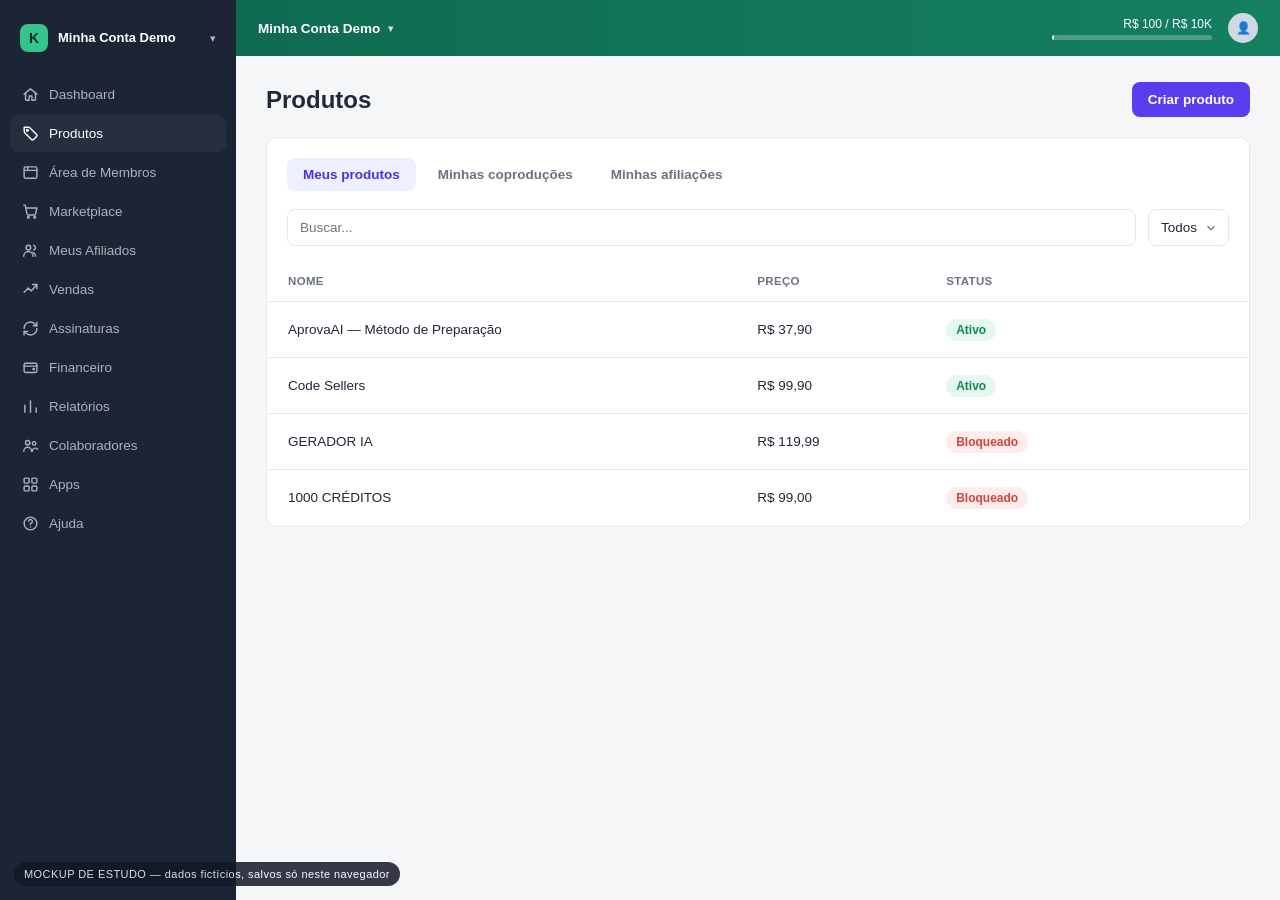
==== produtos.html @ 6b4f43e6 "Add editable Kiwify-style dashboard mockup Static HTML/CSS/JS clone of the Kiwify dashboard/products" ====
<!doctype html>
<html lang="pt-BR">
<head>
<meta charset="UTF-8" />
<meta name="viewport" content="width=device-width, initial-scale=1.0" />
<title>Produtos — Kiwify (mockup)</title>
<link rel="stylesheet" href="css/style.css" />
</head>
<body>

<div class="modal-overlay" id="product-modal">
  <div class="modal">
    <button class="modal-close" data-close-product>✕</button>
    <h2 id="product-modal-title">Novo produto</h2>
    <p class="modal-sub">Preencha como quiser — fica salvo só no seu navegador.</p>
    <form id="product-form">
      <input type="hidden" name="id" />
      <div class="form-grid full">
        <div class="field">
          <label>Nome do produto</label>
          <input type="text" name="name" required />
        </div>
        <div class="field">
          <label>Preço (R$)</label>
          <input type="number" step="0.01" name="price" required />
        </div>
        <div class="field">
          <label>Status</label>
          <select name="status">
            <option>Ativo</option>
            <option>Bloqueado</option>
            <option>Rascunho</option>
          </select>
        </div>
      </div>
      <div class="modal-actions">
        <button type="button" class="btn btn-ghost" data-close-product>Cancelar</button>
        <button type="submit" class="btn btn-primary">Salvar produto</button>
      </div>
    </form>
  </div>
</div>

<script src="js/store.js"></script>
<script src="js/layout.js"></script>
<script src="js/produtos.js"></script>
</body>
</html>
---- css/style.css ----
:root {
  --green-dark: #0f6b4f;
  --green: #14805f;
  --green-light: #35c58c;
  --sidebar-bg: #1b2533;
  --sidebar-bg-active: #252f3f;
  --sidebar-text: #aab3c0;
  --sidebar-text-active: #ffffff;
  --page-bg: #f4f6f8;
  --card-bg: #ffffff;
  --border: #e4e8ed;
  --text-main: #1f2937;
  --text-muted: #6b7280;
  --radius: 10px;
}

* { box-sizing: border-box; }

body {
  margin: 0;
  font-family: "Inter", -apple-system, BlinkMacSystemFont, "Segoe UI", Roboto, Arial, sans-serif;
  background: var(--page-bg);
  color: var(--text-main);
  font-size: 14px;
}

a { text-decoration: none; color: inherit; }

/* Demo badge */
.demo-badge {
  position: fixed;
  bottom: 14px;
  left: 14px;
  background: #111827;
  color: #fff;
  font-size: 11px;
  letter-spacing: .04em;
  padding: 6px 10px;
  border-radius: 999px;
  opacity: .85;
  z-index: 500;
  pointer-events: none;
}

/* Layout */
.app {
  display: flex;
  min-height: 100vh;
}

/* Sidebar */
.sidebar {
  width: 236px;
  background: var(--sidebar-bg);
  flex-shrink: 0;
  display: flex;
  flex-direction: column;
  padding: 18px 10px;
}

.sidebar-brand {
  display: flex;
  align-items: center;
  gap: 10px;
  padding: 6px 10px 18px;
  color: #fff;
}

.sidebar-brand .logo-dot {
  width: 28px;
  height: 28px;
  border-radius: 8px;
  background: var(--green-light);
  display: flex;
  align-items: center;
  justify-content: center;
  font-weight: 700;
  color: #0f2b21;
}

.sidebar-brand .brand-name {
  font-weight: 600;
  font-size: 13px;
  line-height: 1.2;
  white-space: nowrap;
  overflow: hidden;
  text-overflow: ellipsis;
  max-width: 150px;
}

.sidebar-brand .chev { margin-left: auto; color: var(--sidebar-text); font-size: 11px; }

.sidebar nav {
  display: flex;
  flex-direction: column;
  gap: 2px;
  margin-top: 6px;
}

.nav-item {
  display: flex;
  align-items: center;
  gap: 10px;
  padding: 10px 12px;
  border-radius: 8px;
  color: var(--sidebar-text);
  font-size: 13.5px;
  cursor: pointer;
}

.nav-item svg { width: 17px; height: 17px; flex-shrink: 0; }

.nav-item:hover {
  background: var(--sidebar-bg-active);
  color: var(--sidebar-text-active);
}

.nav-item.active {
  background: var(--sidebar-bg-active);
  color: var(--sidebar-text-active);
}

.nav-spacer { flex: 1; }

/* Topbar */
.topbar {
  background: linear-gradient(90deg, var(--green-dark), var(--green));
  color: #fff;
  height: 56px;
  display: flex;
  align-items: center;
  padding: 0 22px;
  gap: 16px;
}

.topbar .account {
  display: flex;
  align-items: center;
  gap: 8px;
  font-weight: 600;
  font-size: 13.5px;
}

.topbar .account .chev { font-size: 10px; opacity: .8; }

.topbar-spacer { flex: 1; }

.topbar .balance {
  display: flex;
  flex-direction: column;
  align-items: flex-end;
  gap: 4px;
  font-size: 12px;
  min-width: 160px;
}

.balance-track {
  width: 160px;
  height: 5px;
  background: rgba(255,255,255,.25);
  border-radius: 99px;
  overflow: hidden;
}
.balance-fill {
  height: 100%;
  background: #fff;
  border-radius: 99px;
}

.topbar .avatar-btn {
  position: relative;
}

.avatar {
  width: 30px;
  height: 30px;
  border-radius: 50%;
  background: #cfd8e3;
  display: flex;
  align-items: center;
  justify-content: center;
  cursor: pointer;
  color: #334155;
  font-weight: 700;
  font-size: 12px;
  border: none;
}

.user-menu {
  position: absolute;
  right: 0;
  top: 40px;
  background: #fff;
  color: var(--text-main);
  border-radius: 10px;
  box-shadow: 0 10px 30px rgba(0,0,0,.18);
  width: 220px;
  padding: 10px 0;
  display: none;
  z-index: 50;
}
.user-menu.open { display: block; }
.user-menu .email {
  padding: 8px 16px 10px;
  font-size: 12.5px;
  color: var(--text-muted);
  border-bottom: 1px solid var(--border);
  margin-bottom: 6px;
  word-break: break-all;
}
.user-menu button {
  width: 100%;
  background: none;
  border: none;
  text-align: left;
  padding: 9px 16px;
  font-size: 13.5px;
  display: flex;
  align-items: center;
  gap: 10px;
  cursor: pointer;
  color: var(--text-main);
}
.user-menu button:hover { background: #f3f4f6; }

/* Content */
.content {
  flex: 1;
  min-width: 0;
}

.page {
  padding: 26px 30px 60px;
}

.page-head {
  display: flex;
  align-items: center;
  gap: 12px;
  margin-bottom: 20px;
  flex-wrap: wrap;
}

.page-head h1 {
  font-size: 24px;
  margin: 0;
  font-weight: 700;
  margin-right: auto;
}

select, .pill-select {
  appearance: none;
  background: #fff;
  border: 1px solid var(--border);
  border-radius: 8px;
  padding: 9px 30px 9px 12px;
  font-size: 13.5px;
  color: var(--text-main);
  cursor: pointer;
  background-image: url("data:image/svg+xml;utf8,<svg xmlns='http://www.w3.org/2000/svg' viewBox='0 0 24 24' fill='none' stroke='%23667085' stroke-width='2'><path d='M6 9l6 6 6-6'/></svg>");
  background-repeat: no-repeat;
  background-position: right 10px center;
  background-size: 14px;
}

.btn {
  border: none;
  border-radius: 8px;
  padding: 10px 16px;
  font-size: 13.5px;
  font-weight: 600;
  cursor: pointer;
}
.btn-primary { background: #5b3df0; color: #fff; }
.btn-primary:hover { background: #4c30de; }
.btn-ghost { background: #fff; border: 1px solid var(--border); color: var(--text-main); }
.btn-ghost:hover { background: #f3f4f6; }
.btn-danger { background: #fee2e2; color: #b91c1c; }

/* Dashboard grid */
.grid {
  display: grid;
  grid-template-columns: 1.4fr 1fr;
  gap: 16px;
}

.card {
  background: var(--card-bg);
  border: 1px solid var(--border);
  border-radius: var(--radius);
  padding: 18px 20px;
}

.chart-card {
  grid-row: span 4;
  display: flex;
  flex-direction: column;
}

.chart-top-value { color: var(--text-muted); font-size: 13px; text-align: right; }

.chart-wrap { flex: 1; margin-top: 10px; min-height: 180px; }

.chart-axis {
  display: flex;
  justify-content: space-between;
  font-size: 12px;
  color: var(--text-muted);
  margin-top: 6px;
}

.metric-card {
  display: flex;
  align-items: center;
  gap: 14px;
}

.metric-icon {
  width: 38px;
  height: 38px;
  border-radius: 10px;
  background: #eef1f5;
  display: flex;
  align-items: center;
  justify-content: center;
  color: var(--text-muted);
  flex-shrink: 0;
}
.metric-icon svg { width: 18px; height: 18px; }

.metric-label {
  color: var(--text-muted);
  font-size: 13px;
  display: flex;
  align-items: center;
  gap: 5px;
}

.metric-value {
  font-size: 19px;
  font-weight: 700;
  margin-top: 2px;
}

.metric-sub {
  font-size: 12px;
  color: var(--text-muted);
  margin-left: 6px;
  font-weight: 500;
}

/* Floating edit button */
.fab-edit {
  position: fixed;
  right: 26px;
  bottom: 26px;
  background: #5b3df0;
  color: #fff;
  border: none;
  border-radius: 999px;
  padding: 13px 20px;
  font-weight: 700;
  font-size: 13.5px;
  display: flex;
  align-items: center;
  gap: 8px;
  box-shadow: 0 8px 24px rgba(91,61,240,.35);
  cursor: pointer;
  z-index: 400;
}
.fab-edit:hover { background: #4c30de; }

/* Modal */
.modal-overlay {
  position: fixed;
  inset: 0;
  background: rgba(15,23,42,.45);
  display: none;
  align-items: flex-start;
  justify-content: center;
  padding: 40px 16px;
  overflow-y: auto;
  z-index: 600;
}
.modal-overlay.open { display: flex; }

.modal {
  background: #fff;
  border-radius: 14px;
  width: 100%;
  max-width: 640px;
  padding: 26px 28px 28px;
}

.modal h2 {
  margin: 0 0 4px;
  font-size: 19px;
}
.modal .modal-sub {
  color: var(--text-muted);
  font-size: 13px;
  margin: 0 0 18px;
}

.modal-close {
  float: right;
  background: none;
  border: none;
  font-size: 18px;
  cursor: pointer;
  color: var(--text-muted);
}

.form-grid {
  display: grid;
  grid-template-columns: 1fr 1fr;
  gap: 14px;
}

.form-grid.full { grid-template-columns: 1fr; }

.field { display: flex; flex-direction: column; gap: 6px; }
.field label { font-size: 12.5px; color: var(--text-muted); font-weight: 600; }
.field input, .field select {
  border: 1px solid var(--border);
  border-radius: 8px;
  padding: 9px 11px;
  font-size: 13.5px;
  font-family: inherit;
}

.modal-actions {
  display: flex;
  justify-content: flex-end;
  gap: 10px;
  margin-top: 22px;
}

.chart-points-field {
  display: flex;
  flex-wrap: wrap;
  gap: 8px;
}
.chart-points-field input { width: 70px; }

/* Products table */
.search-row {
  display: flex;
  gap: 12px;
  margin-bottom: 14px;
}
.search-row input {
  flex: 1;
  border: 1px solid var(--border);
  border-radius: 8px;
  padding: 10px 12px;
  font-size: 13.5px;
}

.tabs {
  display: flex;
  gap: 6px;
  margin-bottom: 18px;
}
.tab {
  padding: 9px 16px;
  border-radius: 8px;
  font-size: 13.5px;
  font-weight: 600;
  color: var(--text-muted);
  cursor: pointer;
}
.tab.active { background: #eef0ff; color: #4c30de; }

table.products {
  width: 100%;
  border-collapse: collapse;
  background: #fff;
  border: 1px solid var(--border);
  border-radius: var(--radius);
  overflow: hidden;
}
table.products th {
  text-align: left;
  font-size: 11.5px;
  letter-spacing: .03em;
  color: var(--text-muted);
  text-transform: uppercase;
  padding: 14px 20px;
  border-bottom: 1px solid var(--border);
}
table.products td {
  padding: 14px 20px;
  border-bottom: 1px solid var(--border);
  font-size: 13.5px;
}
table.products tr:last-child td { border-bottom: none; }

.status-pill {
  display: inline-block;
  padding: 4px 10px;
  border-radius: 999px;
  font-size: 12px;
  font-weight: 600;
}
.status-pill.ativo { background: #e6f7ef; color: #0f8a53; }
.status-pill.bloqueado { background: #fdeceb; color: #d1453b; }
.status-pill.rascunho { background: #eef1f5; color: #6b7280; }

.row-actions { position: relative; text-align: right; }
.icon-btn {
  background: none;
  border: none;
  cursor: pointer;
  color: var(--text-muted);
  padding: 6px;
  border-radius: 6px;
}
.icon-btn:hover { background: #f3f4f6; }

.row-menu {
  position: absolute;
  right: 20px;
  top: 38px;
  background: #fff;
  border-radius: 10px;
  box-shadow: 0 10px 30px rgba(0,0,0,.18);
  width: 160px;
  padding: 6px 0;
  display: none;
  z-index: 50;
  text-align: left;
}
.row-menu.open { display: block; }
.row-menu button {
  width: 100%;
  background: none;
  border: none;
  text-align: left;
  padding: 9px 14px;
  font-size: 13px;
  cursor: pointer;
}
.row-menu button:hover { background: #f3f4f6; }

@media (max-width: 900px) {
  .grid { grid-template-columns: 1fr; }
  .sidebar { display: none; }
  .form-grid { grid-template-columns: 1fr; }
}
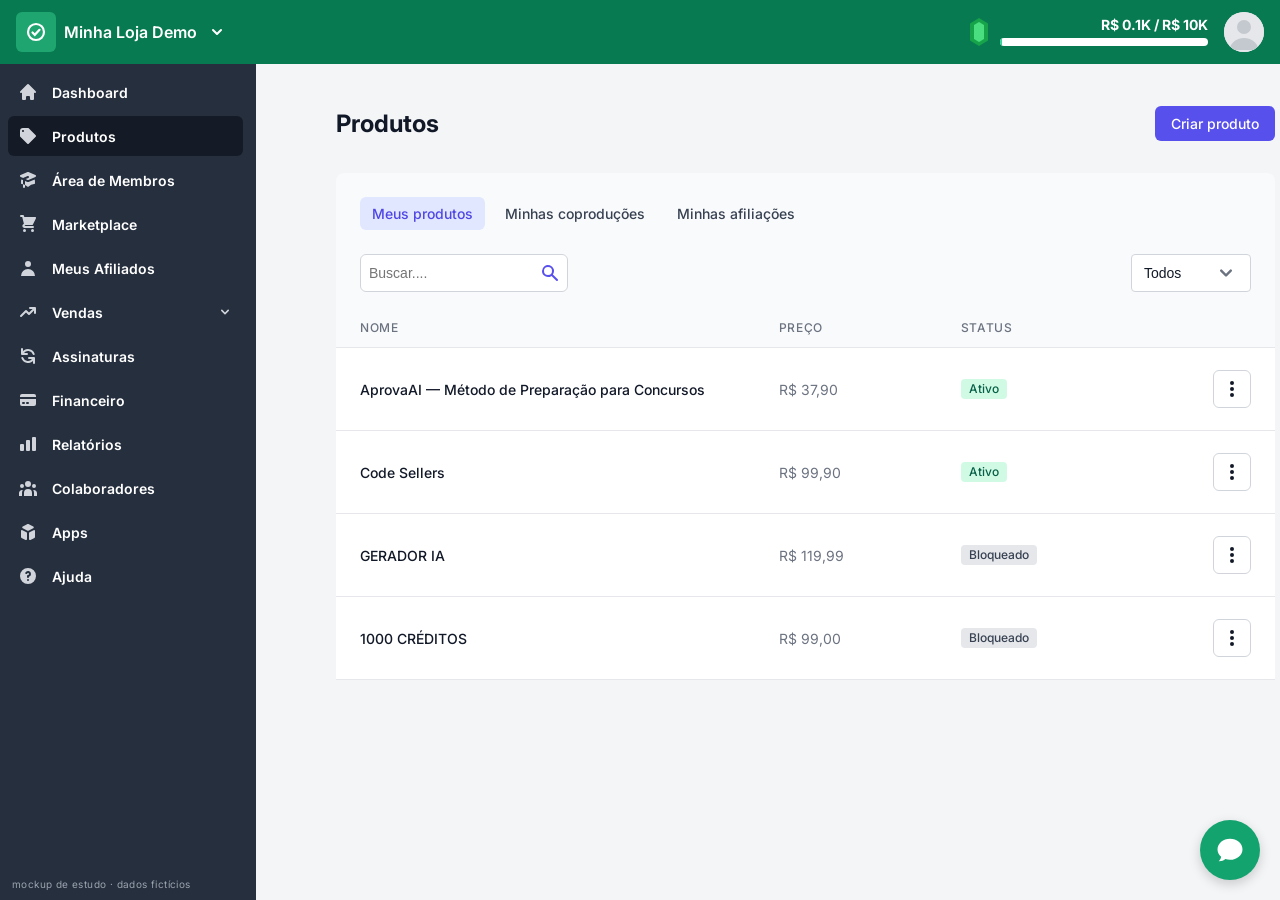
==== commit 3182db58: "Rebuild dashboard layout to match reference screenshots Fixed sidebar with green brand block, solid " ====
--- a/produtos.html
+++ b/produtos.html
@@ -3,44 +3,12 @@
 <head>
 <meta charset="UTF-8" />
 <meta name="viewport" content="width=device-width, initial-scale=1.0" />
-<title>Produtos — Kiwify (mockup)</title>
+<title>Produtos (mockup)</title>
+<link rel="preconnect" href="https://fonts.googleapis.com" />
+<link href="https://fonts.googleapis.com/css2?family=Inter:wght@400;500;600;700&display=swap" rel="stylesheet" />
 <link rel="stylesheet" href="css/style.css" />
 </head>
 <body>
-
-<div class="modal-overlay" id="product-modal">
-  <div class="modal">
-    <button class="modal-close" data-close-product>✕</button>
-    <h2 id="product-modal-title">Novo produto</h2>
-    <p class="modal-sub">Preencha como quiser — fica salvo só no seu navegador.</p>
-    <form id="product-form">
-      <input type="hidden" name="id" />
-      <div class="form-grid full">
-        <div class="field">
-          <label>Nome do produto</label>
-          <input type="text" name="name" required />
-        </div>
-        <div class="field">
-          <label>Preço (R$)</label>
-          <input type="number" step="0.01" name="price" required />
-        </div>
-        <div class="field">
-          <label>Status</label>
-          <select name="status">
-            <option>Ativo</option>
-            <option>Bloqueado</option>
-            <option>Rascunho</option>
-          </select>
-        </div>
-      </div>
-      <div class="modal-actions">
-        <button type="button" class="btn btn-ghost" data-close-product>Cancelar</button>
-        <button type="submit" class="btn btn-primary">Salvar produto</button>
-      </div>
-    </form>
-  </div>
-</div>
-
 <script src="js/store.js"></script>
 <script src="js/layout.js"></script>
 <script src="js/produtos.js"></script>
--- a/css/style.css
+++ b/css/style.css
@@ -1,211 +1,180 @@
 :root {
-  --green-dark: #0f6b4f;
-  --green: #14805f;
-  --green-light: #35c58c;
-  --sidebar-bg: #1b2533;
-  --sidebar-bg-active: #252f3f;
-  --sidebar-text: #aab3c0;
-  --sidebar-text-active: #ffffff;
-  --page-bg: #f4f6f8;
+  --header-green: #077a51;
+  --logo-green: #1fa56f;
+  --sidebar-bg: #252f3e;
+  --sidebar-active: #151b26;
+  --sidebar-icon: #d1d5db;
+  --page-bg: #f4f5f7;
   --card-bg: #ffffff;
-  --border: #e4e8ed;
+  --border: #d1d5db;
   --text-main: #1f2937;
   --text-muted: #6b7280;
-  --radius: 10px;
+  --icon-muted: #9ca3af;
+  --purple: #5850ec;
+  --sidebar-w: 256px;
+  --header-h: 64px;
 }
 
 * { box-sizing: border-box; }
 
-body {
+html, body {
   margin: 0;
   font-family: "Inter", -apple-system, BlinkMacSystemFont, "Segoe UI", Roboto, Arial, sans-serif;
   background: var(--page-bg);
   color: var(--text-main);
   font-size: 14px;
+  -webkit-font-smoothing: antialiased;
 }
 
 a { text-decoration: none; color: inherit; }
-
-/* Demo badge */
-.demo-badge {
+button { font-family: inherit; }
+
+/* ---------- Sidebar (fixa) ---------- */
+.sidebar {
   position: fixed;
-  bottom: 14px;
-  left: 14px;
-  background: #111827;
+  top: 0;
+  left: 0;
+  bottom: 0;
+  width: var(--sidebar-w);
+  background: var(--sidebar-bg);
+  display: flex;
+  flex-direction: column;
+  z-index: 30;
+}
+
+.sidebar-brand {
+  height: var(--header-h);
+  background: var(--header-green);
+  display: flex;
+  align-items: center;
+  gap: 8px;
+  padding: 0 16px;
   color: #fff;
-  font-size: 11px;
-  letter-spacing: .04em;
-  padding: 6px 10px;
-  border-radius: 999px;
-  opacity: .85;
-  z-index: 500;
-  pointer-events: none;
-}
-
-/* Layout */
-.app {
-  display: flex;
-  min-height: 100vh;
-}
-
-/* Sidebar */
-.sidebar {
-  width: 236px;
-  background: var(--sidebar-bg);
+  cursor: pointer;
   flex-shrink: 0;
-  display: flex;
-  flex-direction: column;
-  padding: 18px 10px;
-}
-
-.sidebar-brand {
-  display: flex;
-  align-items: center;
-  gap: 10px;
-  padding: 6px 10px 18px;
-  color: #fff;
-}
-
-.sidebar-brand .logo-dot {
-  width: 28px;
-  height: 28px;
-  border-radius: 8px;
-  background: var(--green-light);
+}
+
+.brand-logo {
+  width: 40px;
+  height: 40px;
+  border-radius: 6px;
+  background: var(--logo-green);
   display: flex;
   align-items: center;
   justify-content: center;
-  font-weight: 700;
-  color: #0f2b21;
-}
-
-.sidebar-brand .brand-name {
+  flex-shrink: 0;
+}
+.brand-logo svg { width: 24px; height: 24px; }
+
+.brand-name {
   font-weight: 600;
-  font-size: 13px;
-  line-height: 1.2;
+  font-size: 16px;
   white-space: nowrap;
   overflow: hidden;
   text-overflow: ellipsis;
   max-width: 150px;
 }
 
-.sidebar-brand .chev { margin-left: auto; color: var(--sidebar-text); font-size: 11px; }
+.brand-chev { width: 20px; height: 20px; margin-left: 2px; flex-shrink: 0; }
 
 .sidebar nav {
+  flex: 1;
+  overflow-y: auto;
+  padding: 8px 13px 16px 8px;
   display: flex;
   flex-direction: column;
-  gap: 2px;
-  margin-top: 6px;
+  gap: 4px;
 }
 
 .nav-item {
   display: flex;
   align-items: center;
-  gap: 10px;
-  padding: 10px 12px;
-  border-radius: 8px;
-  color: var(--sidebar-text);
-  font-size: 13.5px;
-  cursor: pointer;
-}
-
-.nav-item svg { width: 17px; height: 17px; flex-shrink: 0; }
-
-.nav-item:hover {
-  background: var(--sidebar-bg-active);
-  color: var(--sidebar-text-active);
-}
-
-.nav-item.active {
-  background: var(--sidebar-bg-active);
-  color: var(--sidebar-text-active);
-}
-
-.nav-spacer { flex: 1; }
-
-/* Topbar */
+  gap: 14px;
+  height: 40px;
+  padding: 0 10px;
+  border-radius: 6px;
+  color: #fff;
+  font-weight: 600;
+  font-size: 14px;
+  cursor: pointer;
+}
+.nav-item svg.nav-icon { width: 20px; height: 20px; display: block; color: var(--sidebar-icon); flex-shrink: 0; }
+.nav-item .nav-chev { width: 16px; height: 16px; margin-left: auto; color: var(--sidebar-icon); }
+.nav-item:hover { background: #1c2430; }
+.nav-item.active { background: var(--sidebar-active); }
+
+/* ---------- Main ---------- */
+.main {
+  margin-left: var(--sidebar-w);
+  min-height: 100vh;
+}
+
 .topbar {
-  background: linear-gradient(90deg, var(--green-dark), var(--green));
+  height: var(--header-h);
+  background: var(--header-green);
+  display: flex;
+  align-items: center;
+  justify-content: flex-end;
+  padding: 0 16px 0 24px;
   color: #fff;
-  height: 56px;
-  display: flex;
-  align-items: center;
-  padding: 0 22px;
   gap: 16px;
 }
 
-.topbar .account {
-  display: flex;
-  align-items: center;
-  gap: 8px;
-  font-weight: 600;
-  font-size: 13.5px;
-}
-
-.topbar .account .chev { font-size: 10px; opacity: .8; }
-
-.topbar-spacer { flex: 1; }
-
-.topbar .balance {
+.goal {
+  display: flex;
+  align-items: center;
+  gap: 12px;
+  cursor: pointer;
+}
+.goal-gem { width: 18px; height: 28px; }
+.goal-info {
   display: flex;
   flex-direction: column;
   align-items: flex-end;
-  gap: 4px;
-  font-size: 12px;
-  min-width: 160px;
-}
-
-.balance-track {
-  width: 160px;
-  height: 5px;
-  background: rgba(255,255,255,.25);
+  gap: 6px;
+}
+.goal-label { font-weight: 700; font-size: 14px; line-height: 1; }
+.goal-track {
+  width: 208px;
+  height: 8px;
+  background: #fff;
   border-radius: 99px;
   overflow: hidden;
 }
-.balance-fill {
-  height: 100%;
-  background: #fff;
-  border-radius: 99px;
-}
-
-.topbar .avatar-btn {
-  position: relative;
-}
-
+.goal-fill { height: 100%; background: #34d399; border-radius: 99px; }
+
+.avatar-wrap { position: relative; }
 .avatar {
-  width: 30px;
-  height: 30px;
+  width: 40px;
+  height: 40px;
   border-radius: 50%;
-  background: #cfd8e3;
-  display: flex;
-  align-items: center;
-  justify-content: center;
-  cursor: pointer;
-  color: #334155;
-  font-weight: 700;
-  font-size: 12px;
+  background: #e5e7eb;
   border: none;
-}
+  padding: 0;
+  overflow: hidden;
+  cursor: pointer;
+  display: block;
+}
+.avatar svg { width: 100%; height: 100%; display: block; }
 
 .user-menu {
   position: absolute;
-  right: 0;
-  top: 40px;
+  right: -8px;
+  top: 52px;
+  width: 256px;
   background: #fff;
+  border-radius: 6px;
+  box-shadow: 0 10px 15px -3px rgba(0,0,0,.1), 0 4px 6px -2px rgba(0,0,0,.05), 0 0 0 1px rgba(0,0,0,.05);
+  padding: 4px 0;
+  display: none;
+  z-index: 60;
   color: var(--text-main);
-  border-radius: 10px;
-  box-shadow: 0 10px 30px rgba(0,0,0,.18);
-  width: 220px;
-  padding: 10px 0;
-  display: none;
-  z-index: 50;
 }
 .user-menu.open { display: block; }
-.user-menu .email {
-  padding: 8px 16px 10px;
-  font-size: 12.5px;
-  color: var(--text-muted);
-  border-bottom: 1px solid var(--border);
-  margin-bottom: 6px;
+.user-menu .menu-email {
+  padding: 12px 20px;
+  font-weight: 600;
+  font-size: 14px;
   word-break: break-all;
 }
 .user-menu button {
@@ -213,320 +182,347 @@
   background: none;
   border: none;
   text-align: left;
-  padding: 9px 16px;
-  font-size: 13.5px;
-  display: flex;
-  align-items: center;
-  gap: 10px;
-  cursor: pointer;
-  color: var(--text-main);
-}
+  padding: 8px 20px;
+  font-size: 14px;
+  color: #4b5563;
+  display: flex;
+  align-items: center;
+  gap: 12px;
+  cursor: pointer;
+}
+.user-menu button svg { width: 20px; height: 20px; color: var(--icon-muted); flex-shrink: 0; }
 .user-menu button:hover { background: #f3f4f6; }
-
-/* Content */
-.content {
+.user-menu .menu-sep { height: 1px; background: #e5e7eb; margin: 4px 0; }
+.user-menu .menu-section {
+  padding: 8px 20px 2px;
+  font-size: 11px;
+  letter-spacing: .05em;
+  text-transform: uppercase;
+  color: var(--icon-muted);
+  font-weight: 600;
+}
+
+.page { padding: 42px 5px 80px 80px; }
+
+/* ---------- Page head / selects ---------- */
+.page-head {
+  display: flex;
+  align-items: center;
+  gap: 16px;
+  margin-bottom: 32px;
+  flex-wrap: nowrap;
+}
+.page-head h1 {
+  font-size: 24px;
+  line-height: 32px;
+  margin: 0;
+  font-weight: 700;
+  color: #111827;
+  white-space: nowrap;
+}
+
+.select {
+  appearance: none;
+  -webkit-appearance: none;
+  height: 38px;
+  background-color: #fff;
+  border: 1px solid var(--border);
+  border-radius: 4px;
+  padding: 0 44px 0 22px;
+  font-size: 14px;
+  color: #111827;
+  cursor: pointer;
+  background-image: url("data:image/svg+xml;utf8,<svg xmlns='http://www.w3.org/2000/svg' viewBox='0 0 20 20' fill='%236b7280'><path fill-rule='evenodd' d='M5.293 7.293a1 1 0 011.414 0L10 10.586l3.293-3.293a1 1 0 111.414 1.414l-4 4a1 1 0 01-1.414 0l-4-4a1 1 0 010-1.414z' clip-rule='evenodd'/></svg>");
+  background-repeat: no-repeat;
+  background-position: right 12px center;
+  background-size: 24px;
+}
+.select:focus { outline: 2px solid #a5b4fc; outline-offset: 0; }
+.select.w-sm { flex: 0 1 256px; min-width: 0; }
+.select.w-md { flex: 0 1 320px; min-width: 0; }
+
+/* ---------- Dashboard cards ---------- */
+.dash {
+  display: flex;
+  gap: 16px;
+  max-width: 944px;
+  align-items: flex-start;
+}
+.dash-col {
   flex: 1;
   min-width: 0;
-}
-
-.page {
-  padding: 26px 30px 60px;
-}
-
-.page-head {
-  display: flex;
-  align-items: center;
-  gap: 12px;
-  margin-bottom: 20px;
-  flex-wrap: wrap;
-}
-
-.page-head h1 {
-  font-size: 24px;
-  margin: 0;
-  font-weight: 700;
-  margin-right: auto;
-}
-
-select, .pill-select {
-  appearance: none;
-  background: #fff;
-  border: 1px solid var(--border);
-  border-radius: 8px;
-  padding: 9px 30px 9px 12px;
-  font-size: 13.5px;
-  color: var(--text-main);
-  cursor: pointer;
-  background-image: url("data:image/svg+xml;utf8,<svg xmlns='http://www.w3.org/2000/svg' viewBox='0 0 24 24' fill='none' stroke='%23667085' stroke-width='2'><path d='M6 9l6 6 6-6'/></svg>");
-  background-repeat: no-repeat;
-  background-position: right 10px center;
-  background-size: 14px;
-}
-
-.btn {
-  border: none;
-  border-radius: 8px;
-  padding: 10px 16px;
-  font-size: 13.5px;
-  font-weight: 600;
-  cursor: pointer;
-}
-.btn-primary { background: #5b3df0; color: #fff; }
-.btn-primary:hover { background: #4c30de; }
-.btn-ghost { background: #fff; border: 1px solid var(--border); color: var(--text-main); }
-.btn-ghost:hover { background: #f3f4f6; }
-.btn-danger { background: #fee2e2; color: #b91c1c; }
-
-/* Dashboard grid */
-.grid {
-  display: grid;
-  grid-template-columns: 1.4fr 1fr;
-  gap: 16px;
+  display: flex;
+  flex-direction: column;
+  gap: 20px;
 }
 
 .card {
   background: var(--card-bg);
-  border: 1px solid var(--border);
-  border-radius: var(--radius);
-  padding: 18px 20px;
-}
-
-.chart-card {
-  grid-row: span 4;
+  border-radius: 8px;
+  box-shadow: 0 1px 3px 0 rgba(0,0,0,.1), 0 1px 2px 0 rgba(0,0,0,.06);
+}
+
+.stat {
+  min-height: 88px;
+  display: flex;
+  align-items: center;
+  gap: 22px;
+  padding: 16px 22px;
+}
+.stat.tall { min-height: 92px; }
+.stat-icon { width: 20px; height: 20px; display: flex; color: var(--icon-muted); flex-shrink: 0; }
+.stat-icon svg, .nav-icon-wrap svg { width: 100%; height: 100%; }
+.nav-icon-wrap { display: flex; width: 20px; height: 20px; flex-shrink: 0; }
+.stat-label {
+  font-size: 14px;
+  font-weight: 500;
+  color: var(--text-muted);
+  display: flex;
+  align-items: center;
+  gap: 6px;
+  line-height: 20px;
+}
+.stat-label .help { width: 20px; height: 20px; color: var(--icon-muted); cursor: help; }
+.stat-value {
+  font-size: 18px;
+  line-height: 28px;
+  color: #111827;
+  margin-top: 2px;
+  display: flex;
+  align-items: baseline;
+  gap: 16px;
+}
+.stat-sub { font-size: 14px; color: var(--icon-muted); }
+
+/* Chart */
+.chart-card { padding: 32px 34px 0 22px; height: 197px; display: flex; flex-direction: column; margin-bottom: -4px; }
+.chart-body { display: flex; height: 108px; }
+.chart-plot { flex: 1; position: relative; }
+.chart-plot svg { position: absolute; top: 0; bottom: 0; left: 30px; width: calc(100% - 30px); height: 100%; overflow: visible; }
+.chart-y {
+  min-width: 40px;
+  padding-left: 11px;
   display: flex;
   flex-direction: column;
-}
-
-.chart-top-value { color: var(--text-muted); font-size: 13px; text-align: right; }
-
-.chart-wrap { flex: 1; margin-top: 10px; min-height: 180px; }
-
-.chart-axis {
+  justify-content: space-between;
+  align-items: flex-end;
+  font-size: 12px;
+  color: var(--text-muted);
+  margin-top: -6px;
+  margin-bottom: -6px;
+}
+.chart-x {
   display: flex;
   justify-content: space-between;
   font-size: 12px;
   color: var(--text-muted);
-  margin-top: 6px;
-}
-
-.metric-card {
-  display: flex;
-  align-items: center;
-  gap: 14px;
-}
-
-.metric-icon {
-  width: 38px;
-  height: 38px;
-  border-radius: 10px;
-  background: #eef1f5;
+  margin-top: 12px;
+  padding-right: 24px;
+}
+
+/* Chat FAB */
+.chat-fab {
+  position: fixed;
+  right: 20px;
+  bottom: 20px;
+  width: 60px;
+  height: 60px;
+  border-radius: 50%;
+  background: #13a36e;
+  border: none;
+  cursor: pointer;
   display: flex;
   align-items: center;
   justify-content: center;
-  color: var(--text-muted);
-  flex-shrink: 0;
-}
-.metric-icon svg { width: 18px; height: 18px; }
-
-.metric-label {
-  color: var(--text-muted);
-  font-size: 13px;
-  display: flex;
-  align-items: center;
-  gap: 5px;
-}
-
-.metric-value {
-  font-size: 19px;
-  font-weight: 700;
-  margin-top: 2px;
-}
-
-.metric-sub {
-  font-size: 12px;
-  color: var(--text-muted);
-  margin-left: 6px;
-  font-weight: 500;
-}
-
-/* Floating edit button */
-.fab-edit {
+  box-shadow: 0 4px 12px rgba(0,0,0,.18);
+  z-index: 40;
+}
+.chat-fab svg { width: 30px; height: 30px; }
+
+/* Selo de mockup */
+.demo-badge {
   position: fixed;
-  right: 26px;
-  bottom: 26px;
-  background: #5b3df0;
-  color: #fff;
-  border: none;
-  border-radius: 999px;
-  padding: 13px 20px;
-  font-weight: 700;
-  font-size: 13.5px;
-  display: flex;
-  align-items: center;
-  gap: 8px;
-  box-shadow: 0 8px 24px rgba(91,61,240,.35);
-  cursor: pointer;
-  z-index: 400;
-}
-.fab-edit:hover { background: #4c30de; }
-
-/* Modal */
+  left: 12px;
+  bottom: 10px;
+  font-size: 10px;
+  letter-spacing: .04em;
+  color: #9ca3af;
+  z-index: 35;
+  pointer-events: none;
+}
+
+/* ---------- Modais ---------- */
 .modal-overlay {
   position: fixed;
   inset: 0;
-  background: rgba(15,23,42,.45);
+  background: rgba(107, 114, 128, .75);
   display: none;
   align-items: flex-start;
   justify-content: center;
-  padding: 40px 16px;
+  padding: 24px 16px;
   overflow-y: auto;
-  z-index: 600;
+  z-index: 100;
 }
 .modal-overlay.open { display: flex; }
 
 .modal {
   background: #fff;
-  border-radius: 14px;
+  border-radius: 8px;
   width: 100%;
-  max-width: 640px;
-  padding: 26px 28px 28px;
-}
-
-.modal h2 {
-  margin: 0 0 4px;
-  font-size: 19px;
-}
-.modal .modal-sub {
-  color: var(--text-muted);
-  font-size: 13px;
-  margin: 0 0 18px;
-}
-
-.modal-close {
-  float: right;
+  max-width: 896px;
+  padding: 24px;
+  box-shadow: 0 20px 25px -5px rgba(0,0,0,.1), 0 10px 10px -5px rgba(0,0,0,.04);
+}
+.modal.sm { max-width: 640px; }
+
+.modal-head { display: flex; align-items: center; gap: 12px; margin-bottom: 20px; }
+.modal-head h2 { margin: 0; font-size: 24px; font-weight: 700; color: #111827; }
+.modal-head .modal-ic {
+  width: 48px; height: 48px; border-radius: 50%;
+  background: #e0e7ff; color: var(--purple);
+  display: flex; align-items: center; justify-content: center;
+}
+.modal-head .modal-ic svg { width: 24px; height: 24px; }
+.modal-x {
+  margin-left: auto;
   background: none;
   border: none;
-  font-size: 18px;
-  cursor: pointer;
+  cursor: pointer;
+  color: var(--icon-muted);
+  padding: 4px;
+}
+.modal-x svg { width: 24px; height: 24px; }
+
+.modal p.lead { color: #4b5563; font-size: 16px; line-height: 26px; margin: 0 0 24px; }
+.modal p.lead a { color: var(--purple); }
+.modal h3 { font-size: 18px; margin: 0 0 12px; color: #111827; }
+
+.awards { width: 100%; border-collapse: collapse; font-size: 14px; }
+.awards th {
+  background: #f9fafb;
+  text-align: left;
+  padding: 12px 24px;
+  font-size: 12px;
+  font-weight: 500;
+  letter-spacing: .05em;
+  text-transform: uppercase;
   color: var(--text-muted);
 }
-
-.form-grid {
-  display: grid;
-  grid-template-columns: 1fr 1fr;
-  gap: 14px;
-}
-
-.form-grid.full { grid-template-columns: 1fr; }
-
+.awards td { padding: 16px 24px; border-bottom: 1px solid #e5e7eb; color: #111827; }
+.awards .award { display: flex; align-items: center; gap: 10px; font-weight: 600; }
+.awards .award svg { width: 22px; height: 28px; }
+
+.pill {
+  display: inline-block;
+  padding: 2px 8px;
+  border-radius: 4px;
+  font-size: 12px;
+  font-weight: 500;
+  line-height: 16px;
+}
+.pill.gray { background: #e5e7eb; color: #374151; }
+.pill.green { background: #d1fae5; color: #065f46; }
+
+/* Formulários de edição */
+.form-grid { display: grid; grid-template-columns: 1fr 1fr; gap: 14px; }
+.form-grid.one { grid-template-columns: 1fr; }
 .field { display: flex; flex-direction: column; gap: 6px; }
-.field label { font-size: 12.5px; color: var(--text-muted); font-weight: 600; }
-.field input, .field select {
+.field.span2 { grid-column: span 2; }
+.field label { font-size: 13px; color: #374151; font-weight: 500; }
+.field input, .field select, .field textarea {
   border: 1px solid var(--border);
-  border-radius: 8px;
+  border-radius: 6px;
   padding: 9px 11px;
-  font-size: 13.5px;
+  font-size: 14px;
   font-family: inherit;
 }
-
-.modal-actions {
-  display: flex;
-  justify-content: flex-end;
-  gap: 10px;
-  margin-top: 22px;
-}
-
-.chart-points-field {
-  display: flex;
-  flex-wrap: wrap;
-  gap: 8px;
-}
-.chart-points-field input { width: 70px; }
-
-/* Products table */
-.search-row {
-  display: flex;
-  gap: 12px;
-  margin-bottom: 14px;
-}
-.search-row input {
-  flex: 1;
+.field small { color: var(--icon-muted); font-size: 12px; }
+.modal-actions { display: flex; justify-content: flex-end; gap: 10px; margin-top: 22px; }
+
+.btn {
+  border: none;
+  border-radius: 6px;
+  padding: 9px 16px;
+  font-size: 14px;
+  font-weight: 500;
+  cursor: pointer;
+}
+.btn-primary { background: var(--purple); color: #fff; }
+.btn-primary:hover { background: #5145cd; }
+.btn-white { background: #fff; color: #374151; border: 1px solid var(--border); }
+.btn-white:hover { background: #f9fafb; }
+
+/* ---------- Produtos ---------- */
+.page-head .spacer { flex: 1; }
+
+.panel { background: #f9fafb; border-radius: 8px; }
+.panel-top { padding: 24px 24px 16px; }
+.tabs { display: flex; gap: 8px; margin-bottom: 24px; }
+.tab {
+  padding: 8px 12px;
+  border-radius: 6px;
+  font-size: 14px;
+  font-weight: 500;
+  color: #374151;
+  cursor: pointer;
+}
+.tab.active { background: #e0e7ff; color: #4f46e5; }
+
+.search-row { display: flex; justify-content: space-between; gap: 12px; }
+.search-box { position: relative; width: 208px; }
+.search-box input {
+  width: 100%;
+  height: 38px;
   border: 1px solid var(--border);
-  border-radius: 8px;
-  padding: 10px 12px;
-  font-size: 13.5px;
-}
-
-.tabs {
-  display: flex;
-  gap: 6px;
-  margin-bottom: 18px;
-}
-.tab {
-  padding: 9px 16px;
-  border-radius: 8px;
-  font-size: 13.5px;
-  font-weight: 600;
-  color: var(--text-muted);
-  cursor: pointer;
-}
-.tab.active { background: #eef0ff; color: #4c30de; }
-
-table.products {
-  width: 100%;
-  border-collapse: collapse;
-  background: #fff;
-  border: 1px solid var(--border);
-  border-radius: var(--radius);
-  overflow: hidden;
-}
+  border-radius: 6px;
+  padding: 0 36px 0 8px;
+  font-size: 14px;
+}
+.search-box svg { position: absolute; right: 8px; top: 9px; width: 20px; height: 20px; color: var(--purple); }
+
+table.products { width: 100%; border-collapse: collapse; background: #fff; }
 table.products th {
   text-align: left;
-  font-size: 11.5px;
-  letter-spacing: .03em;
+  font-size: 12px;
+  font-weight: 500;
+  letter-spacing: .05em;
   color: var(--text-muted);
   text-transform: uppercase;
-  padding: 14px 20px;
-  border-bottom: 1px solid var(--border);
+  padding: 12px 24px;
+  background: #f9fafb;
+  border-bottom: 1px solid #e5e7eb;
 }
 table.products td {
-  padding: 14px 20px;
-  border-bottom: 1px solid var(--border);
-  font-size: 13.5px;
-}
-table.products tr:last-child td { border-bottom: none; }
-
-.status-pill {
-  display: inline-block;
-  padding: 4px 10px;
-  border-radius: 999px;
-  font-size: 12px;
-  font-weight: 600;
-}
-.status-pill.ativo { background: #e6f7ef; color: #0f8a53; }
-.status-pill.bloqueado { background: #fdeceb; color: #d1453b; }
-.status-pill.rascunho { background: #eef1f5; color: #6b7280; }
+  padding: 22px 24px;
+  border-bottom: 1px solid #e5e7eb;
+  font-size: 14px;
+  color: #111827;
+}
+table.products td.name { font-weight: 500; max-width: 260px; white-space: nowrap; overflow: hidden; text-overflow: ellipsis; }
+table.products td.price { color: var(--text-muted); }
 
 .row-actions { position: relative; text-align: right; }
-.icon-btn {
-  background: none;
-  border: none;
-  cursor: pointer;
-  color: var(--text-muted);
-  padding: 6px;
-  border-radius: 6px;
-}
-.icon-btn:hover { background: #f3f4f6; }
-
+.kebab {
+  width: 38px; height: 38px;
+  border: 1px solid var(--border);
+  border-radius: 6px;
+  background: #fff;
+  cursor: pointer;
+  display: inline-flex;
+  align-items: center;
+  justify-content: center;
+  color: #111827;
+}
+.kebab svg { width: 20px; height: 20px; }
 .row-menu {
   position: absolute;
-  right: 20px;
-  top: 38px;
+  right: 24px;
+  top: 64px;
   background: #fff;
-  border-radius: 10px;
-  box-shadow: 0 10px 30px rgba(0,0,0,.18);
-  width: 160px;
-  padding: 6px 0;
+  border-radius: 6px;
+  box-shadow: 0 10px 15px -3px rgba(0,0,0,.1), 0 0 0 1px rgba(0,0,0,.05);
+  width: 180px;
+  padding: 4px 0;
   display: none;
   z-index: 50;
   text-align: left;
@@ -537,14 +533,30 @@
   background: none;
   border: none;
   text-align: left;
-  padding: 9px 14px;
-  font-size: 13px;
+  padding: 8px 16px;
+  font-size: 14px;
+  color: #374151;
   cursor: pointer;
 }
 .row-menu button:hover { background: #f3f4f6; }
+.row-menu button.danger { color: #dc2626; }
 
 @media (max-width: 900px) {
-  .grid { grid-template-columns: 1fr; }
   .sidebar { display: none; }
+  .main { margin-left: 0; }
+  .page { padding: 24px 16px 80px; }
+  .page-head { flex-wrap: wrap; }
+  .page-head h1 { width: 100%; }
+  .select.w-sm, .select.w-md { flex: 1 1 100%; }
+  .panel-top .search-box { flex: 1; }
+  .panel { overflow-x: auto; }
+  .tabs { flex-wrap: wrap; }
+  table.products th, table.products td { padding-left: 12px; padding-right: 12px; }
+  table.products td.name { max-width: 140px; }
+  .dash { flex-direction: column; }
+  .dash-col { width: 100%; }
+  .select.w-sm, .select.w-md { width: 100%; }
+  .goal-track { width: 140px; }
   .form-grid { grid-template-columns: 1fr; }
-}
+  .field.span2 { grid-column: auto; }
+}
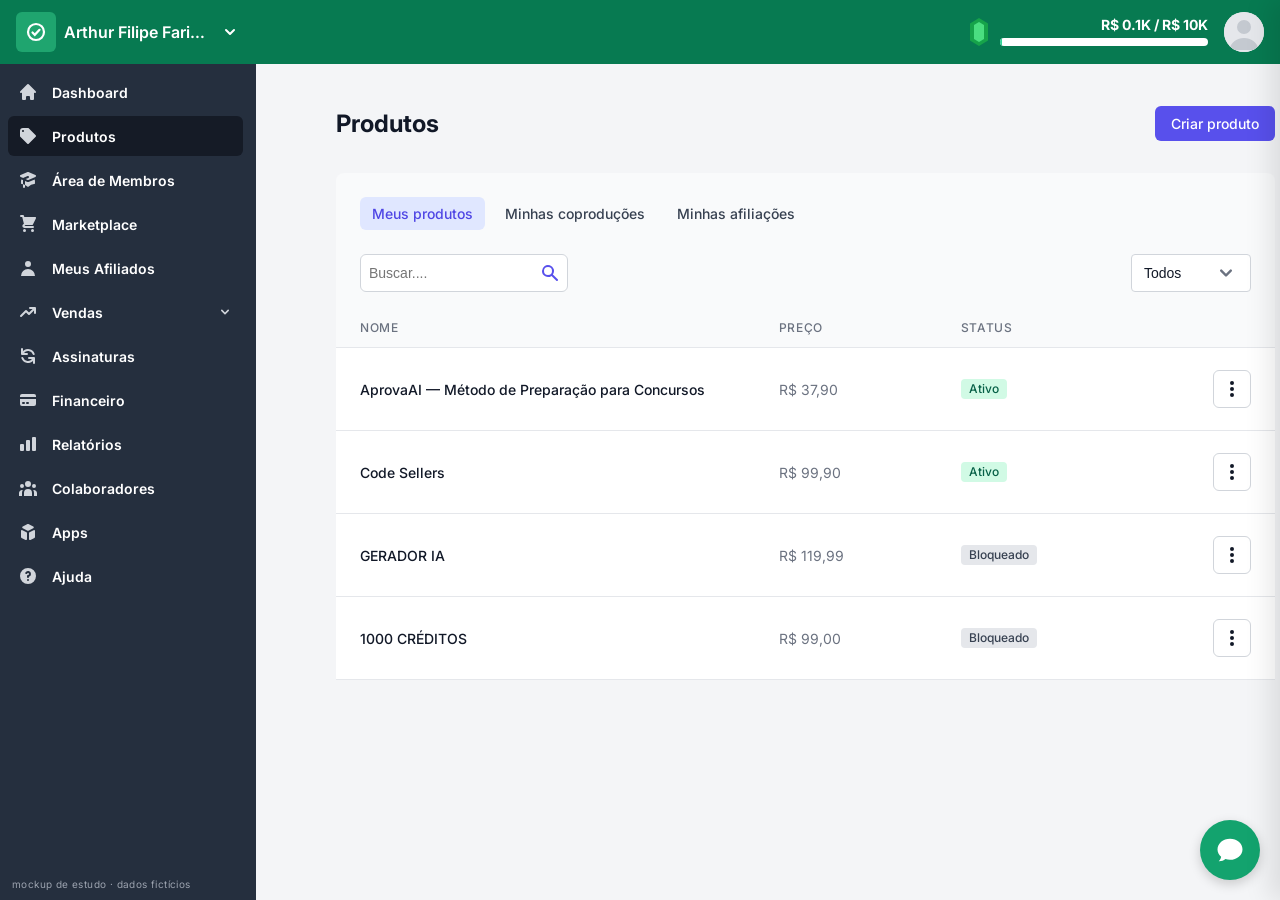
==== commit 99708c65: "Add account name, per-period values and secondary pages Default account name is now the owner's (tru" ====
--- a/produtos.html
+++ b/produtos.html
@@ -4,6 +4,7 @@
 <meta charset="UTF-8" />
 <meta name="viewport" content="width=device-width, initial-scale=1.0" />
 <title>Produtos (mockup)</title>
+<link rel="icon" href="data:image/svg+xml,%3Csvg xmlns=%27http://www.w3.org/2000/svg%27 viewBox=%270 0 24 24%27%3E%3Crect width=%2724%27 height=%2724%27 rx=%275%27 fill=%27%231fa56f%27/%3E%3Cpath d=%27M7 12.5l3.3 3.3L17 9%27 fill=%27none%27 stroke=%27white%27 stroke-width=%272.4%27 stroke-linecap=%27round%27/%3E%3C/svg%3E" />
 <link rel="preconnect" href="https://fonts.googleapis.com" />
 <link href="https://fonts.googleapis.com/css2?family=Inter:wght@400;500;600;700&display=swap" rel="stylesheet" />
 <link rel="stylesheet" href="css/style.css" />
--- a/css/style.css
+++ b/css/style.css
@@ -114,7 +114,6 @@
   background: var(--header-green);
   display: flex;
   align-items: center;
-  justify-content: flex-end;
   padding: 0 16px 0 24px;
   color: #fff;
   gap: 16px;
@@ -282,7 +281,7 @@
   gap: 6px;
   line-height: 20px;
 }
-.stat-label .help { width: 20px; height: 20px; color: var(--icon-muted); cursor: help; }
+.stat-label .help { display: inline-flex; width: 20px; height: 20px; color: var(--icon-muted); cursor: help; }
 .stat-value {
   font-size: 18px;
   line-height: 28px;
@@ -541,8 +540,140 @@
 .row-menu button:hover { background: #f3f4f6; }
 .row-menu button.danger { color: #dc2626; }
 
+
+.topbar-spacer { flex: 1; }
+.menu-toggle, .topbar-name { display: none; }
+.menu-toggle {
+  background: none; border: none; color: #fff; padding: 6px; margin-left: -10px; cursor: pointer;
+}
+.menu-toggle svg { width: 26px; height: 26px; display: block; }
+.topbar-name {
+  font-weight: 600; font-size: 15px; white-space: nowrap; overflow: hidden; text-overflow: ellipsis; min-width: 0;
+}
+
+/* ---------- Seletor de conta ---------- */
+.sidebar-brand:hover { background: #06704a; }
+.account-menu {
+  position: absolute;
+  top: 60px;
+  left: 12px;
+  width: 288px;
+  background: #fff;
+  border-radius: 6px;
+  box-shadow: 0 10px 15px -3px rgba(0,0,0,.15), 0 0 0 1px rgba(0,0,0,.05);
+  padding: 4px 0;
+  display: none;
+  z-index: 70;
+}
+.account-menu.open { display: block; }
+.account-menu .menu-section, .user-menu .menu-section {
+  padding: 8px 16px 4px;
+  font-size: 11px;
+  letter-spacing: .05em;
+  text-transform: uppercase;
+  color: var(--icon-muted);
+  font-weight: 600;
+}
+.account-menu .menu-sep { height: 1px; background: #e5e7eb; margin: 4px 0; }
+.account-row, .account-add {
+  width: 100%;
+  background: none;
+  border: none;
+  display: flex;
+  align-items: center;
+  gap: 12px;
+  padding: 10px 16px;
+  cursor: pointer;
+  text-align: left;
+  color: #374151;
+  font-size: 14px;
+}
+.account-row:hover, .account-add:hover { background: #f3f4f6; }
+.account-logo {
+  width: 32px; height: 32px; border-radius: 6px; background: var(--logo-green);
+  display: flex; align-items: center; justify-content: center; flex-shrink: 0;
+}
+.account-logo svg { width: 20px; height: 20px; }
+.account-text { display: flex; flex-direction: column; min-width: 0; flex: 1; }
+.account-text strong { font-weight: 600; color: #111827; white-space: nowrap; overflow: hidden; text-overflow: ellipsis; }
+.account-text small { color: var(--text-muted); font-size: 12px; }
+.account-check { width: 20px; height: 20px; color: var(--purple); flex-shrink: 0; }
+.account-add svg { width: 20px; height: 20px; color: var(--icon-muted); }
+
+/* ---------- Drawer de notificações ---------- */
+.scrim {
+  position: fixed; inset: 0; background: rgba(107,114,128,.6);
+  opacity: 0; pointer-events: none; transition: opacity .2s; z-index: 80;
+}
+.scrim.open { opacity: 1; pointer-events: auto; }
+.drawer {
+  position: fixed; top: 0; right: 0; bottom: 0; width: 100%; max-width: 420px;
+  background: #fff; z-index: 90; transform: translateX(100%); transition: transform .25s ease;
+  box-shadow: -10px 0 25px rgba(0,0,0,.1); display: flex; flex-direction: column;
+}
+.drawer.open { transform: none; }
+.drawer-head {
+  display: flex; align-items: center; justify-content: space-between;
+  padding: 20px 24px; background: var(--header-green); color: #fff;
+}
+.drawer-head h2 { margin: 0; font-size: 18px; font-weight: 600; }
+.drawer-head .modal-x { color: #d1fae5; }
+
+/* ---------- Estado vazio ---------- */
+.empty {
+  display: flex; flex-direction: column; align-items: center; justify-content: center;
+  text-align: center; padding: 64px 24px; color: var(--text-muted); gap: 12px;
+}
+.empty-icon {
+  width: 48px; height: 48px; border-radius: 50%; background: #f3f4f6; color: var(--icon-muted);
+  display: flex; align-items: center; justify-content: center;
+}
+.empty-icon svg { width: 24px; height: 24px; }
+.empty p { margin: 0; font-size: 14px; }
+.empty .btn { margin-top: 8px; }
+
+/* ---------- Tooltip ---------- */
+[data-tip] { position: relative; }
+[data-tip]:hover::after {
+  content: attr(data-tip);
+  position: absolute;
+  left: 50%;
+  bottom: calc(100% + 8px);
+  transform: translateX(-50%);
+  width: 240px;
+  background: #111827;
+  color: #fff;
+  font-size: 12px;
+  font-weight: 400;
+  line-height: 18px;
+  padding: 8px 10px;
+  border-radius: 6px;
+  z-index: 20;
+  white-space: normal;
+}
+
+/* ---------- Hover do gráfico ---------- */
+.chart-hover { position: absolute; top: 0; bottom: 0; left: 30px; right: 0; cursor: crosshair; }
+.chart-guide {
+  position: absolute; top: 0; bottom: 0; width: 1px; background: #c7d2fe; display: none; pointer-events: none;
+}
+.chart-dot {
+  position: absolute; width: 10px; height: 10px; margin: -5px 0 0 -5px; border-radius: 50%;
+  background: #fff; border: 2px solid var(--purple); display: none; pointer-events: none;
+}
+.chart-tip {
+  position: absolute; top: -34px; transform: translateX(-50%);
+  background: #111827; color: #fff; font-size: 12px; padding: 5px 9px; border-radius: 6px;
+  white-space: nowrap; display: none; pointer-events: none; z-index: 5;
+}
+.chart-hover.active .chart-guide, .chart-hover.active .chart-dot, .chart-hover.active .chart-tip { display: block; }
+
 @media (max-width: 900px) {
-  .sidebar { display: none; }
+  .sidebar { transform: translateX(-100%); transition: transform .25s ease; z-index: 85; }
+  .sidebar.open { transform: none; }
+  .menu-toggle, .topbar-name { display: block; }
+  .goal-info { display: none; }
+  .demo-badge { left: auto; right: 12px; bottom: 4px; }
   .main { margin-left: 0; }
   .page { padding: 24px 16px 80px; }
   .page-head { flex-wrap: wrap; }
